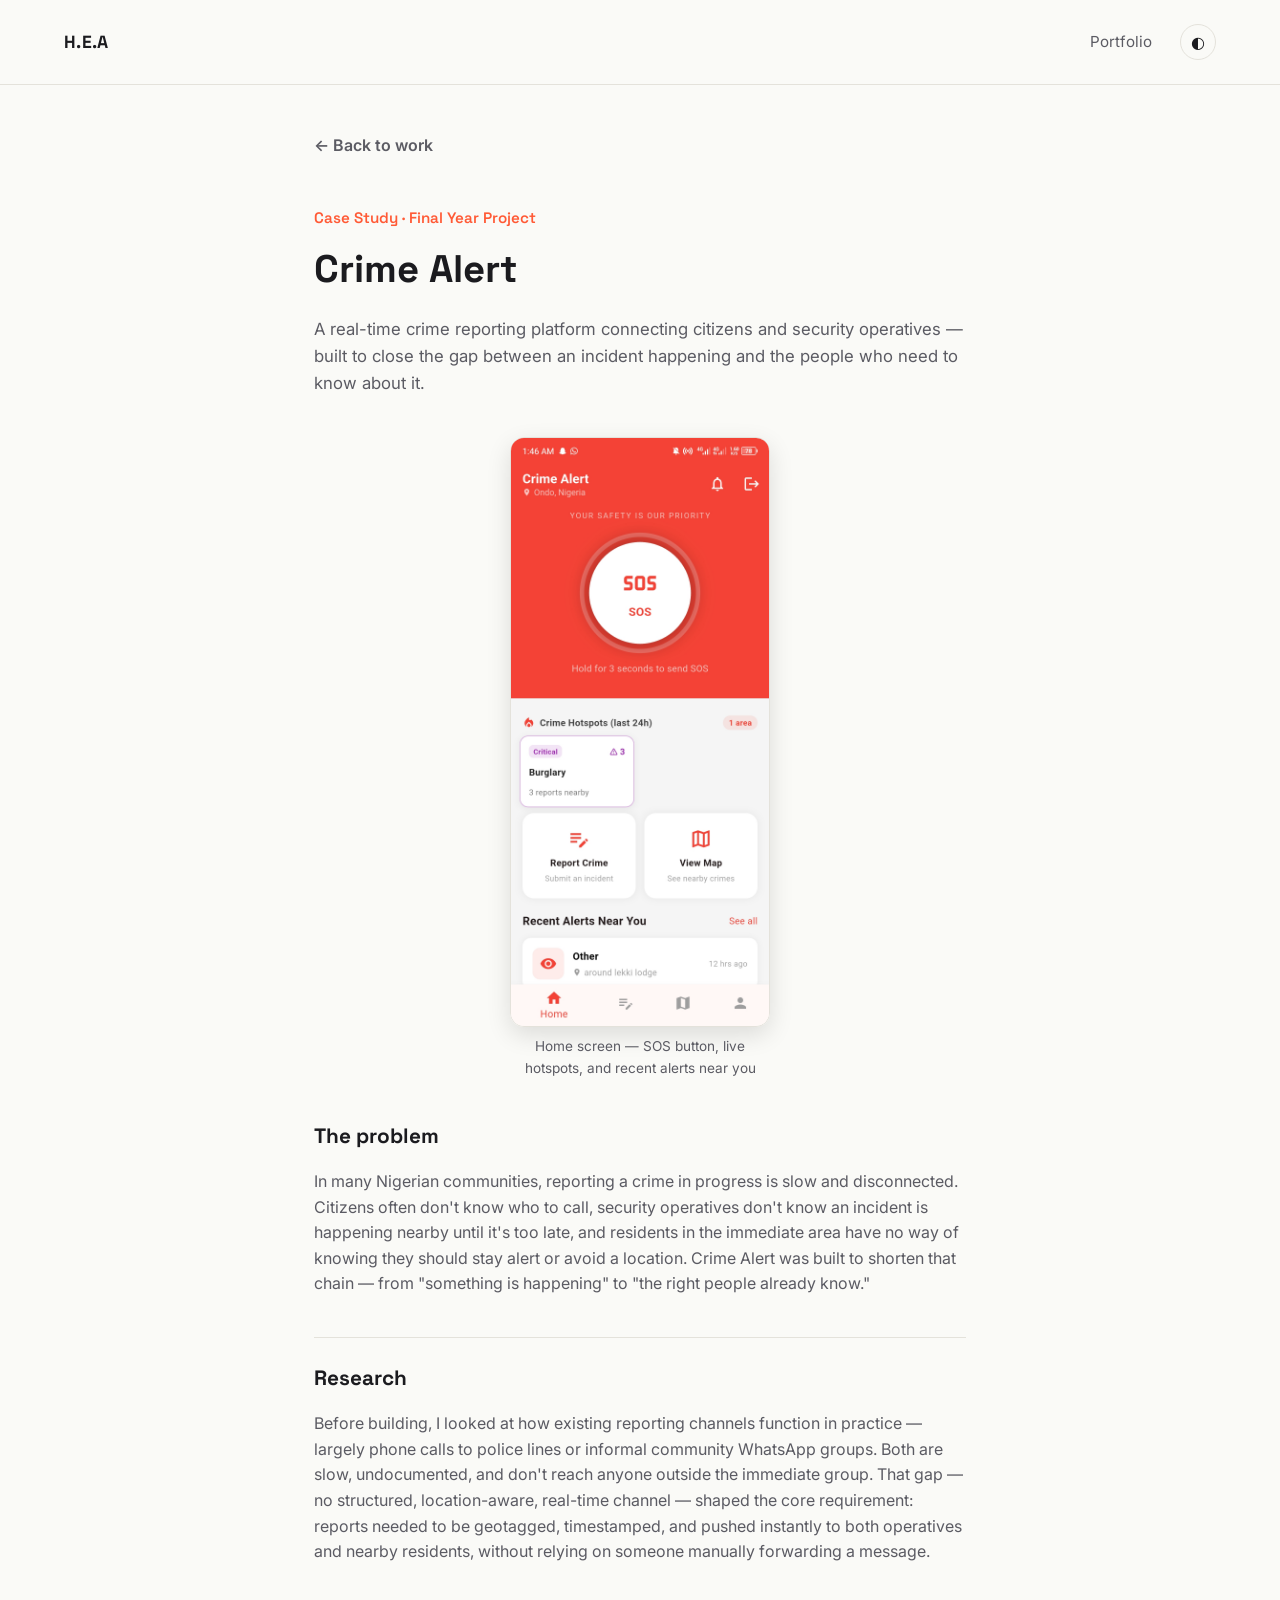
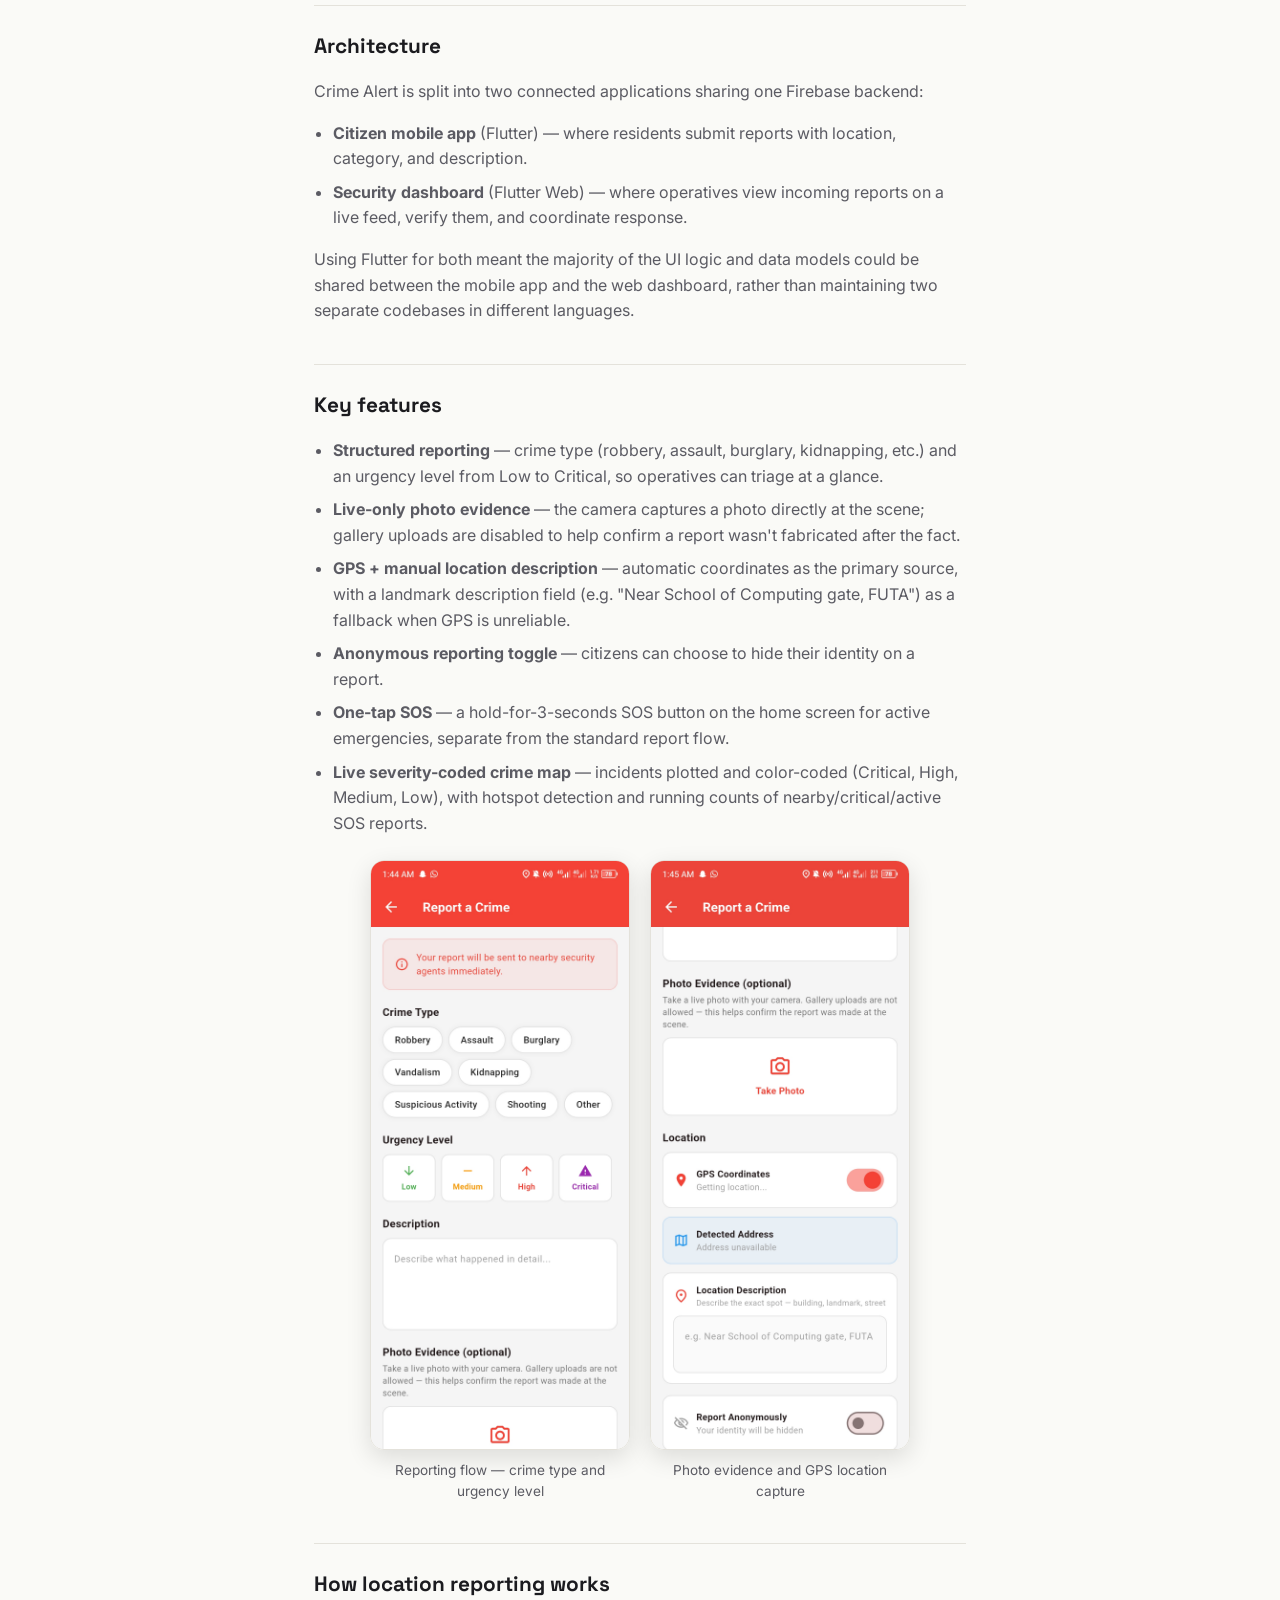
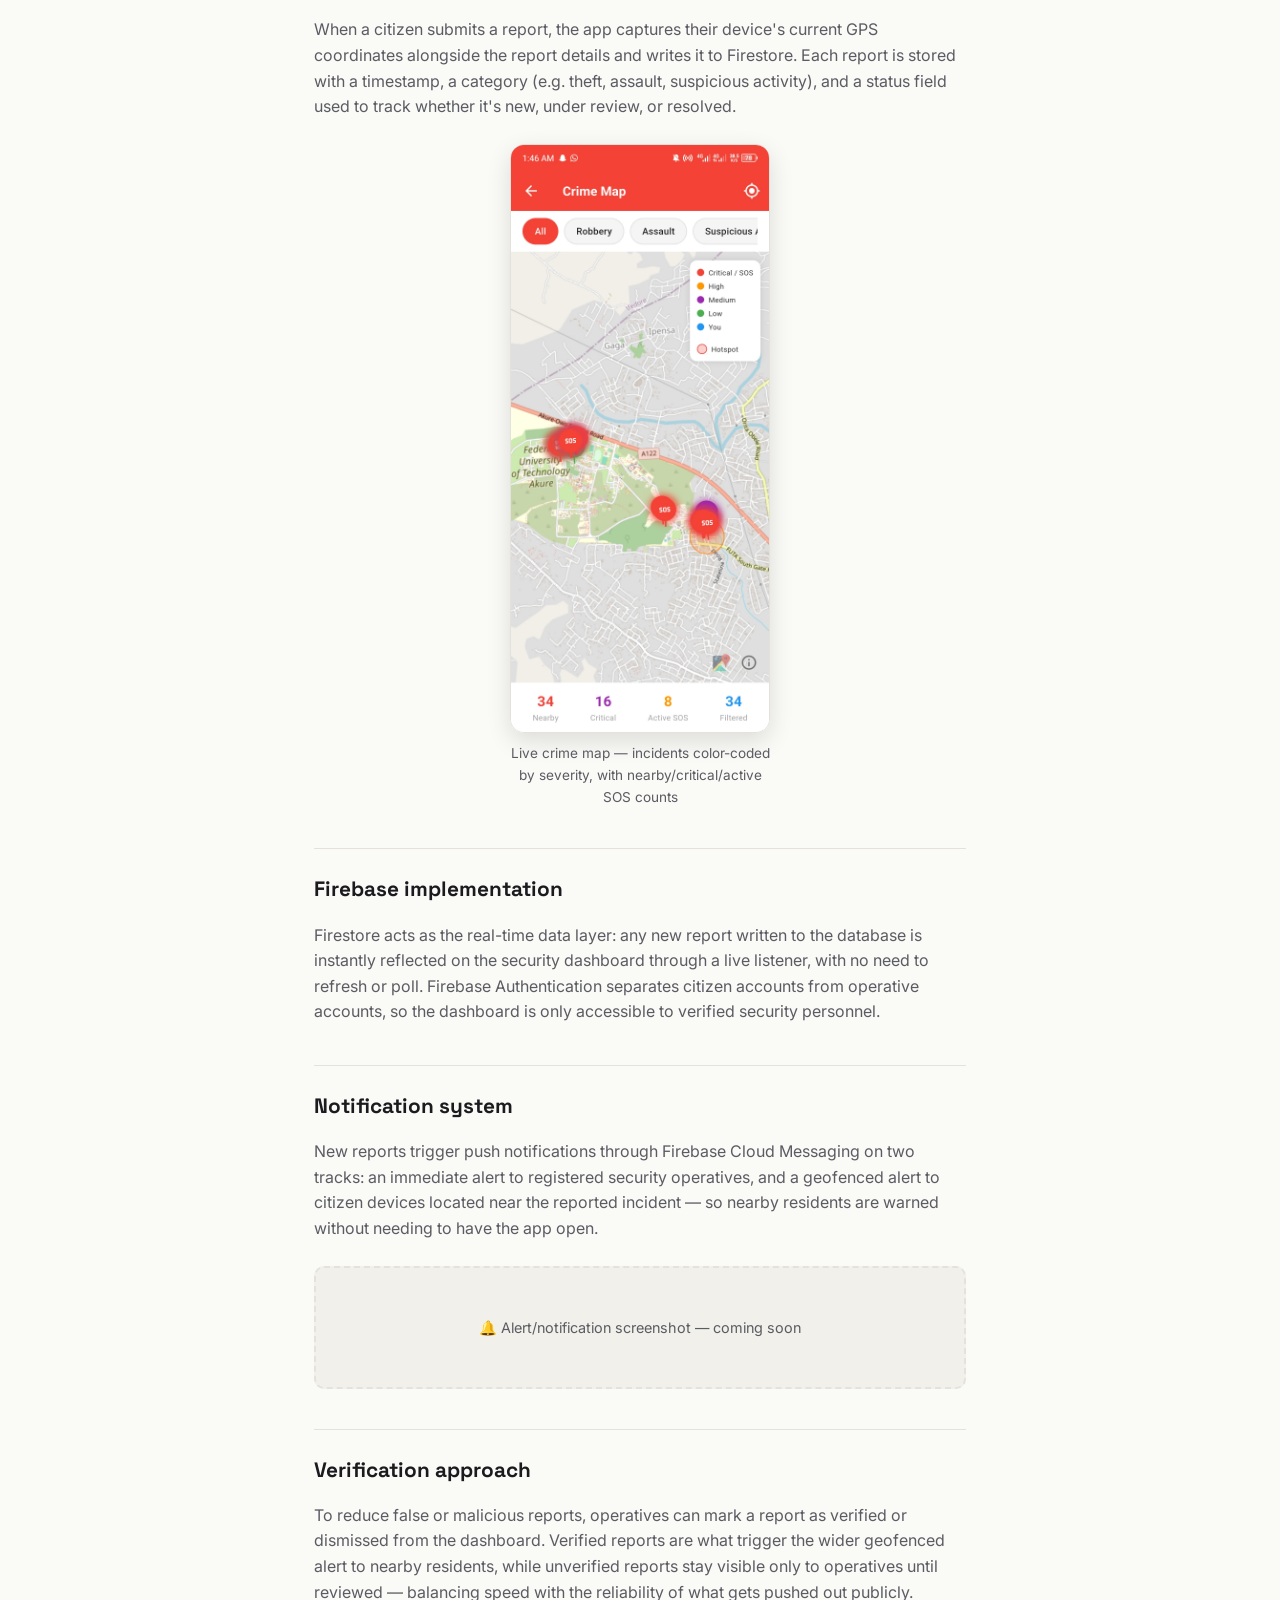
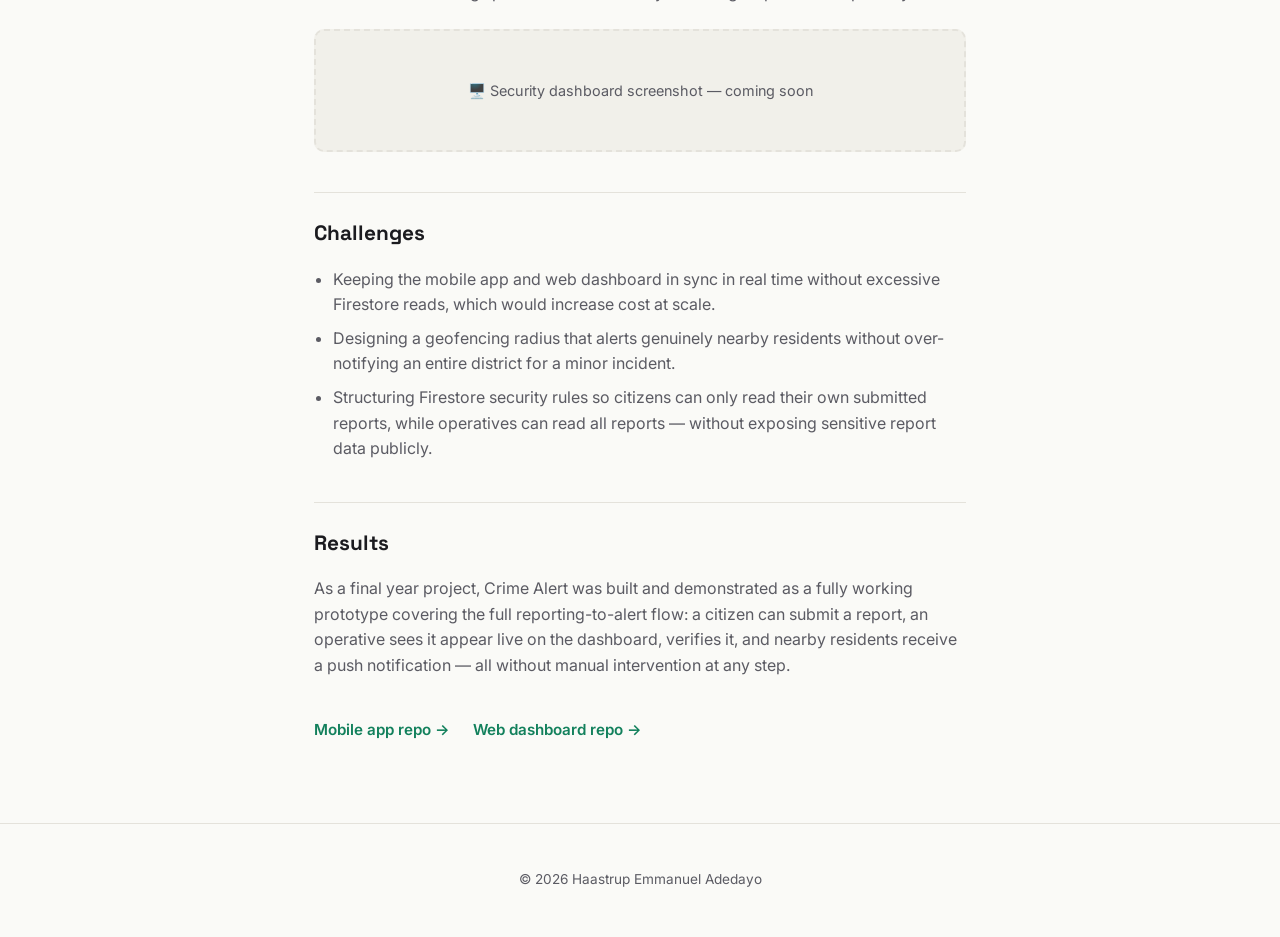
==== crime-alert-case-study.html @ da281fbe "Add Crime Alert case study page with screenshots" ====
<!DOCTYPE html>
<html lang="en">
<head>
<meta charset="UTF-8" />
<meta name="viewport" content="width=device-width, initial-scale=1.0" />
<title>Crime Alert — Case Study | Haastrup Emmanuel Adedayo</title>
<link rel="preconnect" href="https://fonts.googleapis.com">
<link href="https://fonts.googleapis.com/css2?family=Space+Grotesk:wght@400;500;600;700&family=Inter:wght@400;500;600&display=swap" rel="stylesheet">
<link rel="stylesheet" href="style.css" />
<style>
  .case-study { max-width: 780px; margin: 0 auto; padding: 3rem 5vw 5rem; }
  .case-study .back-link { display: inline-block; margin-bottom: 2rem; color: var(--text-muted); text-decoration: none; font-weight: 600; }
  .case-study .eyebrow { color: var(--accent-orange); font-weight: 600; margin-bottom: 0.5rem; }
  .case-study h1 { font-size: clamp(1.8rem, 4vw, 2.4rem); margin: 0 0 1rem; }
  .case-study .subtitle { color: var(--text-muted); font-size: 1.05rem; margin-bottom: 2.5rem; }
  .case-study h2 { font-size: 1.3rem; margin: 2.5rem 0 1rem; padding-top: 1.5rem; border-top: 1px solid var(--border); }
  .case-study h2:first-of-type { border-top: none; padding-top: 0; }
  .case-study p { color: var(--text-muted); margin-bottom: 1rem; }
  .case-study ul { color: var(--text-muted); padding-left: 1.2rem; }
  .case-study li { margin-bottom: 0.5rem; }
  .screenshot-placeholder {
    border: 2px dashed var(--border);
    border-radius: 10px;
    padding: 3rem 1.5rem;
    text-align: center;
    color: var(--text-muted);
    font-size: 0.9rem;
    margin: 1.5rem 0;
    background: var(--surface);
  }
  .screenshot-row {
    display: flex;
    gap: 1.25rem;
    margin: 1.5rem 0;
    flex-wrap: wrap;
    justify-content: center;
  }
  .screenshot-row figure {
    margin: 0;
    max-width: 260px;
    flex: 1 1 220px;
  }
  .screenshot-row img {
    width: 100%;
    border-radius: 14px;
    border: 1px solid var(--border);
    box-shadow: 0 8px 24px rgba(0,0,0,0.12);
    display: block;
  }
  .screenshot-row figcaption {
    text-align: center;
    font-size: 0.85rem;
    color: var(--text-muted);
    margin-top: 0.6rem;
  }
  .screenshot-single {
    max-width: 260px;
    margin: 1.5rem auto;
  }
  .screenshot-single img {
    width: 100%;
    border-radius: 14px;
    border: 1px solid var(--border);
    box-shadow: 0 8px 24px rgba(0,0,0,0.12);
    display: block;
  }
  .screenshot-single figcaption {
    text-align: center;
    font-size: 0.85rem;
    color: var(--text-muted);
    margin-top: 0.6rem;
  }
  .case-study .project-links { display: flex; gap: 1.5rem; flex-wrap: wrap; margin-top: 2.5rem; }
  .case-study .project-links a { text-decoration: none; font-weight: 600; color: var(--accent-teal); }
</style>
</head>
<body>

  <header class="site-header">
    <span class="logo">H.E.A</span>
    <nav>
      <a href="./index.html">Portfolio</a>
      <button id="theme-toggle" aria-label="Toggle dark mode">
        <span class="toggle-icon">◐</span>
      </button>
    </nav>
  </header>

  <main class="case-study">
    <a href="./index.html#work" class="back-link">← Back to work</a>
    <p class="eyebrow">Case Study · Final Year Project</p>
    <h1>Crime Alert</h1>
    <p class="subtitle">
      A real-time crime reporting platform connecting citizens and security
      operatives — built to close the gap between an incident happening and
      the people who need to know about it.
    </p>

    <figure class="screenshot-single">
      <img src="./assets/crime-alert/home-sos.jpg" alt="Crime Alert home screen with SOS button and recent alerts" />
      <figcaption>Home screen — SOS button, live hotspots, and recent alerts near you</figcaption>
    </figure>

    <h2>The problem</h2>
    <p>
      In many Nigerian communities, reporting a crime in progress is slow and
      disconnected. Citizens often don't know who to call, security operatives
      don't know an incident is happening nearby until it's too late, and
      residents in the immediate area have no way of knowing they should stay
      alert or avoid a location. Crime Alert was built to shorten that chain —
      from "something is happening" to "the right people already know."
    </p>

    <h2>Research</h2>
    <p>
      Before building, I looked at how existing reporting channels function in
      practice — largely phone calls to police lines or informal community
      WhatsApp groups. Both are slow, undocumented, and don't reach anyone
      outside the immediate group. That gap — no structured, location-aware,
      real-time channel — shaped the core requirement: reports needed to be
      geotagged, timestamped, and pushed instantly to both operatives and
      nearby residents, without relying on someone manually forwarding a message.
    </p>

    <h2>Architecture</h2>
    <p>
      Crime Alert is split into two connected applications sharing one Firebase
      backend:
    </p>
    <ul>
      <li><strong>Citizen mobile app</strong> (Flutter) — where residents submit reports with location, category, and description.</li>
      <li><strong>Security dashboard</strong> (Flutter Web) — where operatives view incoming reports on a live feed, verify them, and coordinate response.</li>
    </ul>
    <p>
      Using Flutter for both meant the majority of the UI logic and data models
      could be shared between the mobile app and the web dashboard, rather than
      maintaining two separate codebases in different languages.
    </p>

    <h2>Key features</h2>
    <ul>
      <li><strong>Structured reporting</strong> — crime type (robbery, assault, burglary, kidnapping, etc.) and an urgency level from Low to Critical, so operatives can triage at a glance.</li>
      <li><strong>Live-only photo evidence</strong> — the camera captures a photo directly at the scene; gallery uploads are disabled to help confirm a report wasn't fabricated after the fact.</li>
      <li><strong>GPS + manual location description</strong> — automatic coordinates as the primary source, with a landmark description field (e.g. "Near School of Computing gate, FUTA") as a fallback when GPS is unreliable.</li>
      <li><strong>Anonymous reporting toggle</strong> — citizens can choose to hide their identity on a report.</li>
      <li><strong>One-tap SOS</strong> — a hold-for-3-seconds SOS button on the home screen for active emergencies, separate from the standard report flow.</li>
      <li><strong>Live severity-coded crime map</strong> — incidents plotted and color-coded (Critical, High, Medium, Low), with hotspot detection and running counts of nearby/critical/active SOS reports.</li>
    </ul>

    <div class="screenshot-row">
      <figure>
        <img src="./assets/crime-alert/report-crime-form.jpg" alt="Report a Crime form showing crime type and urgency level" />
        <figcaption>Reporting flow — crime type and urgency level</figcaption>
      </figure>
      <figure>
        <img src="./assets/crime-alert/report-location-photo.jpg" alt="Report a Crime screen showing photo evidence and GPS location capture" />
        <figcaption>Photo evidence and GPS location capture</figcaption>
      </figure>
    </div>

    <h2>How location reporting works</h2>
    <p>
      When a citizen submits a report, the app captures their device's current
      GPS coordinates alongside the report details and writes it to Firestore.
      Each report is stored with a timestamp, a category (e.g. theft, assault,
      suspicious activity), and a status field used to track whether it's new,
      under review, or resolved.
    </p>

    <figure class="screenshot-single">
      <img src="./assets/crime-alert/crime-map.jpg" alt="Crime Map screen showing nearby incidents color-coded by severity" />
      <figcaption>Live crime map — incidents color-coded by severity, with nearby/critical/active SOS counts</figcaption>
    </figure>

    <h2>Firebase implementation</h2>
    <p>
      Firestore acts as the real-time data layer: any new report written to the
      database is instantly reflected on the security dashboard through a live
      listener, with no need to refresh or poll. Firebase Authentication
      separates citizen accounts from operative accounts, so the dashboard is
      only accessible to verified security personnel.
    </p>

    <h2>Notification system</h2>
    <p>
      New reports trigger push notifications through Firebase Cloud Messaging
      on two tracks: an immediate alert to registered security operatives, and
      a geofenced alert to citizen devices located near the reported incident —
      so nearby residents are warned without needing to have the app open.
    </p>

    <div class="screenshot-placeholder">🔔 Alert/notification screenshot — coming soon</div>

    <h2>Verification approach</h2>
    <p>
      To reduce false or malicious reports, operatives can mark a report as
      verified or dismissed from the dashboard. Verified reports are what
      trigger the wider geofenced alert to nearby residents, while unverified
      reports stay visible only to operatives until reviewed — balancing speed
      with the reliability of what gets pushed out publicly.
    </p>

    <div class="screenshot-placeholder">🖥️ Security dashboard screenshot — coming soon</div>

    <h2>Challenges</h2>
    <ul>
      <li>Keeping the mobile app and web dashboard in sync in real time without excessive Firestore reads, which would increase cost at scale.</li>
      <li>Designing a geofencing radius that alerts genuinely nearby residents without over-notifying an entire district for a minor incident.</li>
      <li>Structuring Firestore security rules so citizens can only read their own submitted reports, while operatives can read all reports — without exposing sensitive report data publicly.</li>
    </ul>

    <h2>Results</h2>
    <p>
      As a final year project, Crime Alert was built and demonstrated as a
      fully working prototype covering the full reporting-to-alert flow: a
      citizen can submit a report, an operative sees it appear live on the
      dashboard, verifies it, and nearby residents receive a push notification
      — all without manual intervention at any step.
    </p>

    <div class="project-links">
      <a href="https://github.com/HaastrupEmmanuel01/crime-alert-app" target="_blank" rel="noopener">Mobile app repo →</a>
      <a href="https://github.com/HaastrupEmmanuel01/crime-alert-dashboard" target="_blank" rel="noopener">Web dashboard repo →</a>
    </div>
  </main>

  <footer>
    <p>© 2026 Haastrup Emmanuel Adedayo</p>
  </footer>

  <script src="script.js"></script>
</body>
</html>
---- style.css ----
/* ---------- Theme tokens ---------- */
:root {
  --bg: #FAFAF7;
  --text: #1B1B1F;
  --text-muted: #5B5B63;
  --border: #E4E2DB;
  --accent-orange: #FF5A36;
  --accent-teal: #12805C;
  --surface: #F1F0EA;
}

html[data-theme="dark"] {
  --bg: #14151A;
  --text: #EDEDE8;
  --text-muted: #A0A0A8;
  --border: #2A2B32;
  --accent-orange: #FF7A5C;
  --accent-teal: #2EC28E;
  --surface: #1D1E24;
}

* { box-sizing: border-box; }

body {
  margin: 0;
  background: var(--bg);
  color: var(--text);
  font-family: 'Inter', sans-serif;
  line-height: 1.6;
  transition: background 0.2s ease, color 0.2s ease;
}

h1, h2, h3, .logo, .eyebrow {
  font-family: 'Space Grotesk', sans-serif;
}

a {
  color: var(--text);
}

/* ---------- Header ---------- */
.site-header {
  display: flex;
  justify-content: space-between;
  align-items: center;
  padding: 1.5rem 5vw;
  border-bottom: 1px solid var(--border);
}

.logo {
  font-weight: 700;
  font-size: 1.1rem;
  letter-spacing: 0.02em;
}

.site-header nav {
  display: flex;
  align-items: center;
  gap: 1.75rem;
}

.site-header nav a {
  text-decoration: none;
  font-size: 0.95rem;
  color: var(--text-muted);
}

.site-header nav a:hover {
  color: var(--text);
}

#theme-toggle {
  background: none;
  border: 1px solid var(--border);
  border-radius: 50%;
  width: 36px;
  height: 36px;
  cursor: pointer;
  font-size: 1rem;
  color: var(--text);
  display: flex;
  align-items: center;
  justify-content: center;
}

/* ---------- Hero ---------- */
.hero {
  display: flex;
  justify-content: space-between;
  align-items: center;
  gap: 3rem;
  padding: 6rem 5vw 5rem;
  max-width: 1200px;
  margin: 0 auto;
}

.hero-text {
  max-width: 560px;
}

.eyebrow {
  color: var(--accent-orange);
  font-weight: 600;
  font-size: 0.95rem;
  margin-bottom: 0.5rem;
}

.hero h1 {
  font-size: clamp(2.2rem, 5vw, 3.4rem);
  line-height: 1.1;
  margin: 0 0 1.25rem;
}

.hero-desc {
  color: var(--text-muted);
  font-size: 1.05rem;
  max-width: 480px;
}

.hero-links {
  display: flex;
  gap: 1rem;
  margin-top: 2rem;
}

.btn-primary, .btn-ghost {
  padding: 0.75rem 1.5rem;
  border-radius: 6px;
  text-decoration: none;
  font-weight: 600;
  font-size: 0.95rem;
}

.btn-primary {
  background: var(--accent-orange);
  color: #FAFAF7;
}

.btn-ghost {
  border: 1px solid var(--border);
  color: var(--text);
}

.hero-mark {
  flex-shrink: 0;
  display: flex;
  align-items: center;
  justify-content: center;
}

.mark-shape {
  width: 180px;
  height: 180px;
  border-radius: 50% 50% 50% 0;
  background: linear-gradient(135deg, var(--accent-orange), var(--accent-teal));
}

/* ---------- Work / Projects ---------- */
.work {
  padding: 2rem 5vw 4rem;
  max-width: 1200px;
  margin: 0 auto;
}

.work h2, .about h2, .contact h2 {
  font-size: 1.6rem;
  margin-bottom: 2rem;
}

.project {
  padding: 2rem 0;
  border-top: 1px solid var(--border);
}

.project:last-child {
  border-bottom: 1px solid var(--border);
}

.project-head {
  display: flex;
  align-items: baseline;
  gap: 1rem;
  flex-wrap: wrap;
}

.project-head h3 {
  font-size: 1.4rem;
  margin: 0;
}

.project-year {
  color: var(--text-muted);
  font-size: 0.9rem;
}

.project-desc {
  color: var(--text-muted);
  max-width: 680px;
  margin: 0.75rem 0 1rem;
}

.tags {
  list-style: none;
  display: flex;
  flex-wrap: wrap;
  gap: 0.5rem;
  padding: 0;
  margin: 0 0 1rem;
}

.tags li {
  background: var(--surface);
  border: 1px solid var(--border);
  border-radius: 4px;
  padding: 0.25rem 0.65rem;
  font-size: 0.85rem;
  color: var(--text-muted);
}

.project-links {
  display: flex;
  gap: 1.5rem;
  flex-wrap: wrap;
}

.project-links a {
  text-decoration: none;
  font-weight: 600;
  color: var(--accent-teal);
  font-size: 0.95rem;
}

.project-upcoming {
  opacity: 0.7;
}

/* ---------- Skills ---------- */
.skills {
  padding: 2rem 5vw 4rem;
  max-width: 1200px;
  margin: 0 auto;
}

.skills h2 {
  font-size: 1.6rem;
  margin-bottom: 2rem;
}

.skills-grid {
  display: grid;
  grid-template-columns: repeat(auto-fit, minmax(200px, 1fr));
  gap: 2rem;
}

.skills-group h3 {
  font-size: 1rem;
  color: var(--accent-teal);
  margin: 0 0 0.75rem;
}

/* ---------- About ---------- */
.about {
  padding: 2rem 5vw 4rem;
  max-width: 700px;
  margin: 0 auto;
}

.about p {
  color: var(--text-muted);
}

.about p + p {
  margin-top: 1rem;
}

/* ---------- Contact ---------- */
.contact {
  padding: 2rem 5vw 5rem;
  max-width: 700px;
  margin: 0 auto;
}

.contact p {
  color: var(--text-muted);
  margin-bottom: 1.5rem;
}

.contact-links {
  display: flex;
  gap: 1rem;
  flex-wrap: wrap;
}

.contact-links .btn-primary,
.contact-links .btn-ghost {
  text-decoration: none;
}

/* ---------- Footer ---------- */
footer {
  text-align: center;
  padding: 2rem;
  color: var(--text-muted);
  font-size: 0.85rem;
  border-top: 1px solid var(--border);
}

/* ---------- Responsive ---------- */
@media (max-width: 720px) {
  .hero {
    flex-direction: column;
    text-align: left;
    padding-top: 4rem;
  }
  .hero-mark {
    order: -1;
  }
  .mark-shape {
    width: 120px;
    height: 120px;
  }
  .site-header nav {
    gap: 1rem;
  }
  .site-header nav a {
    display: none;
  }
}
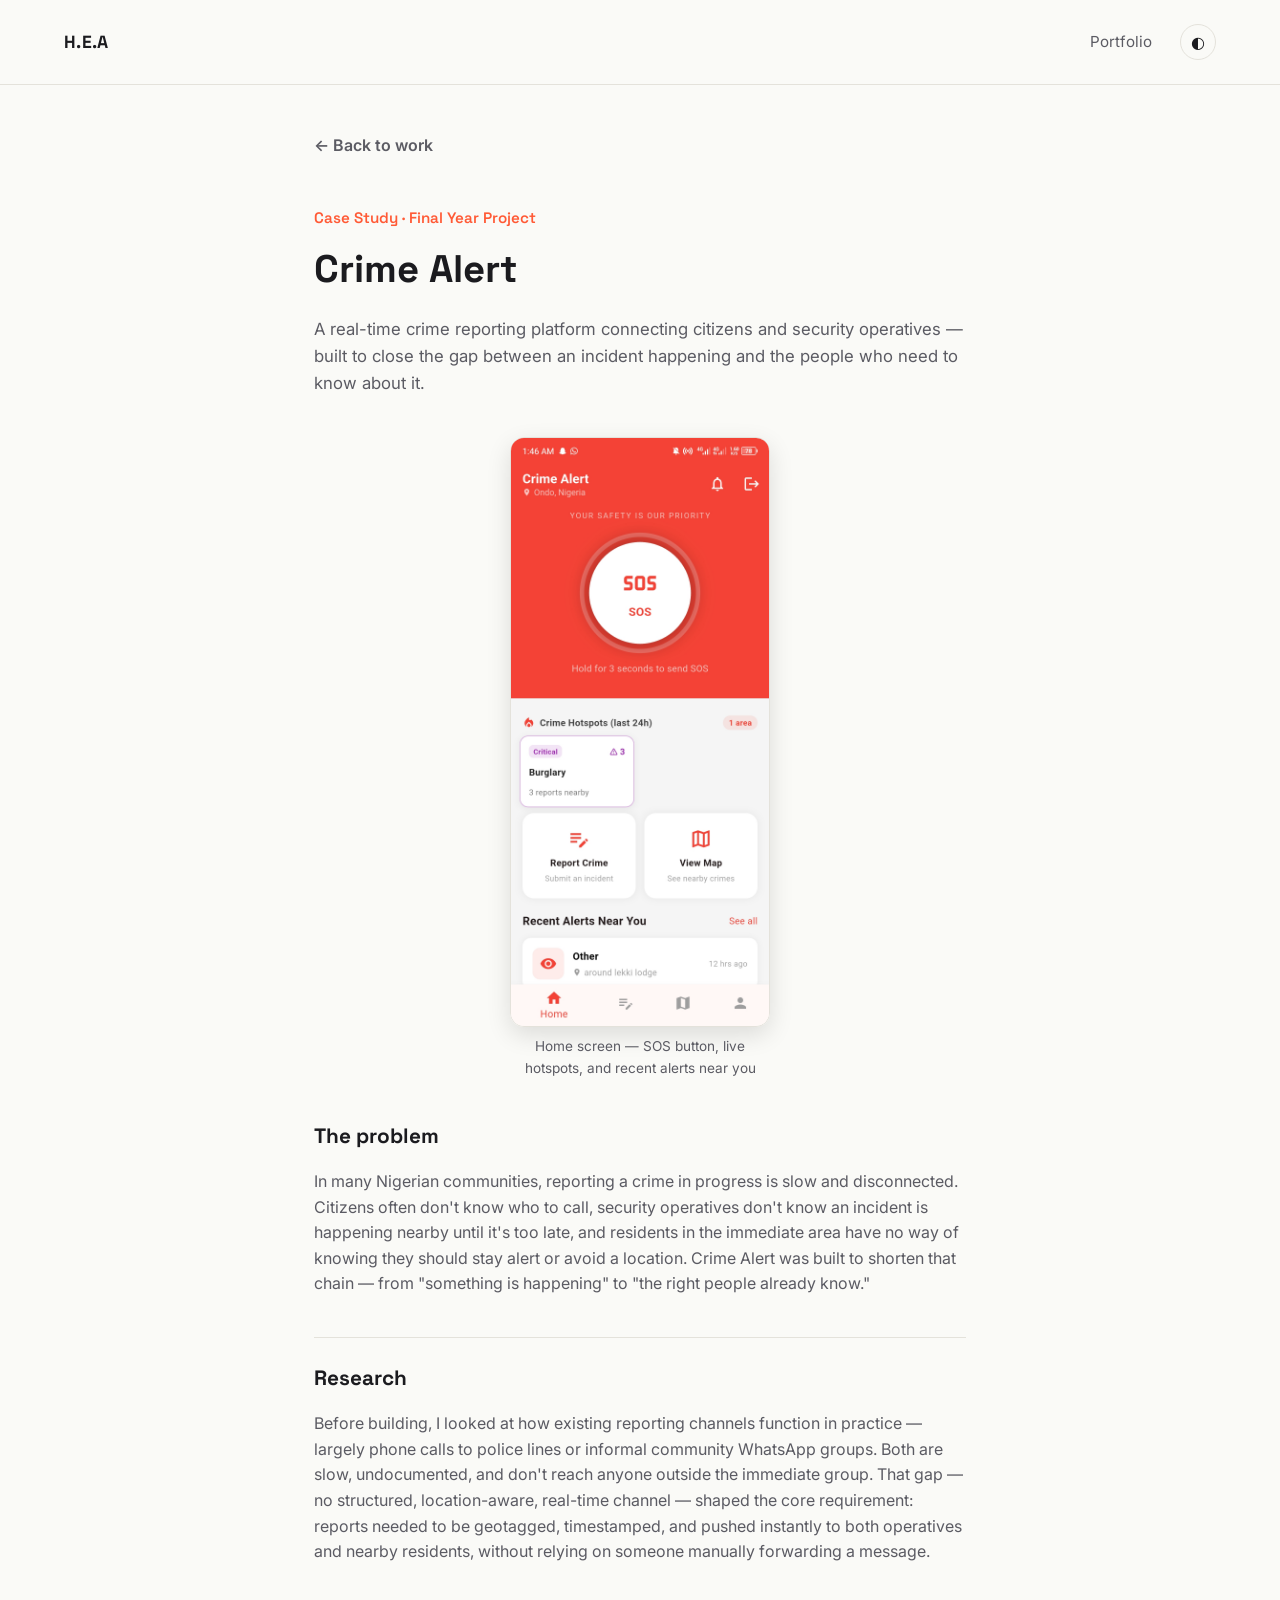
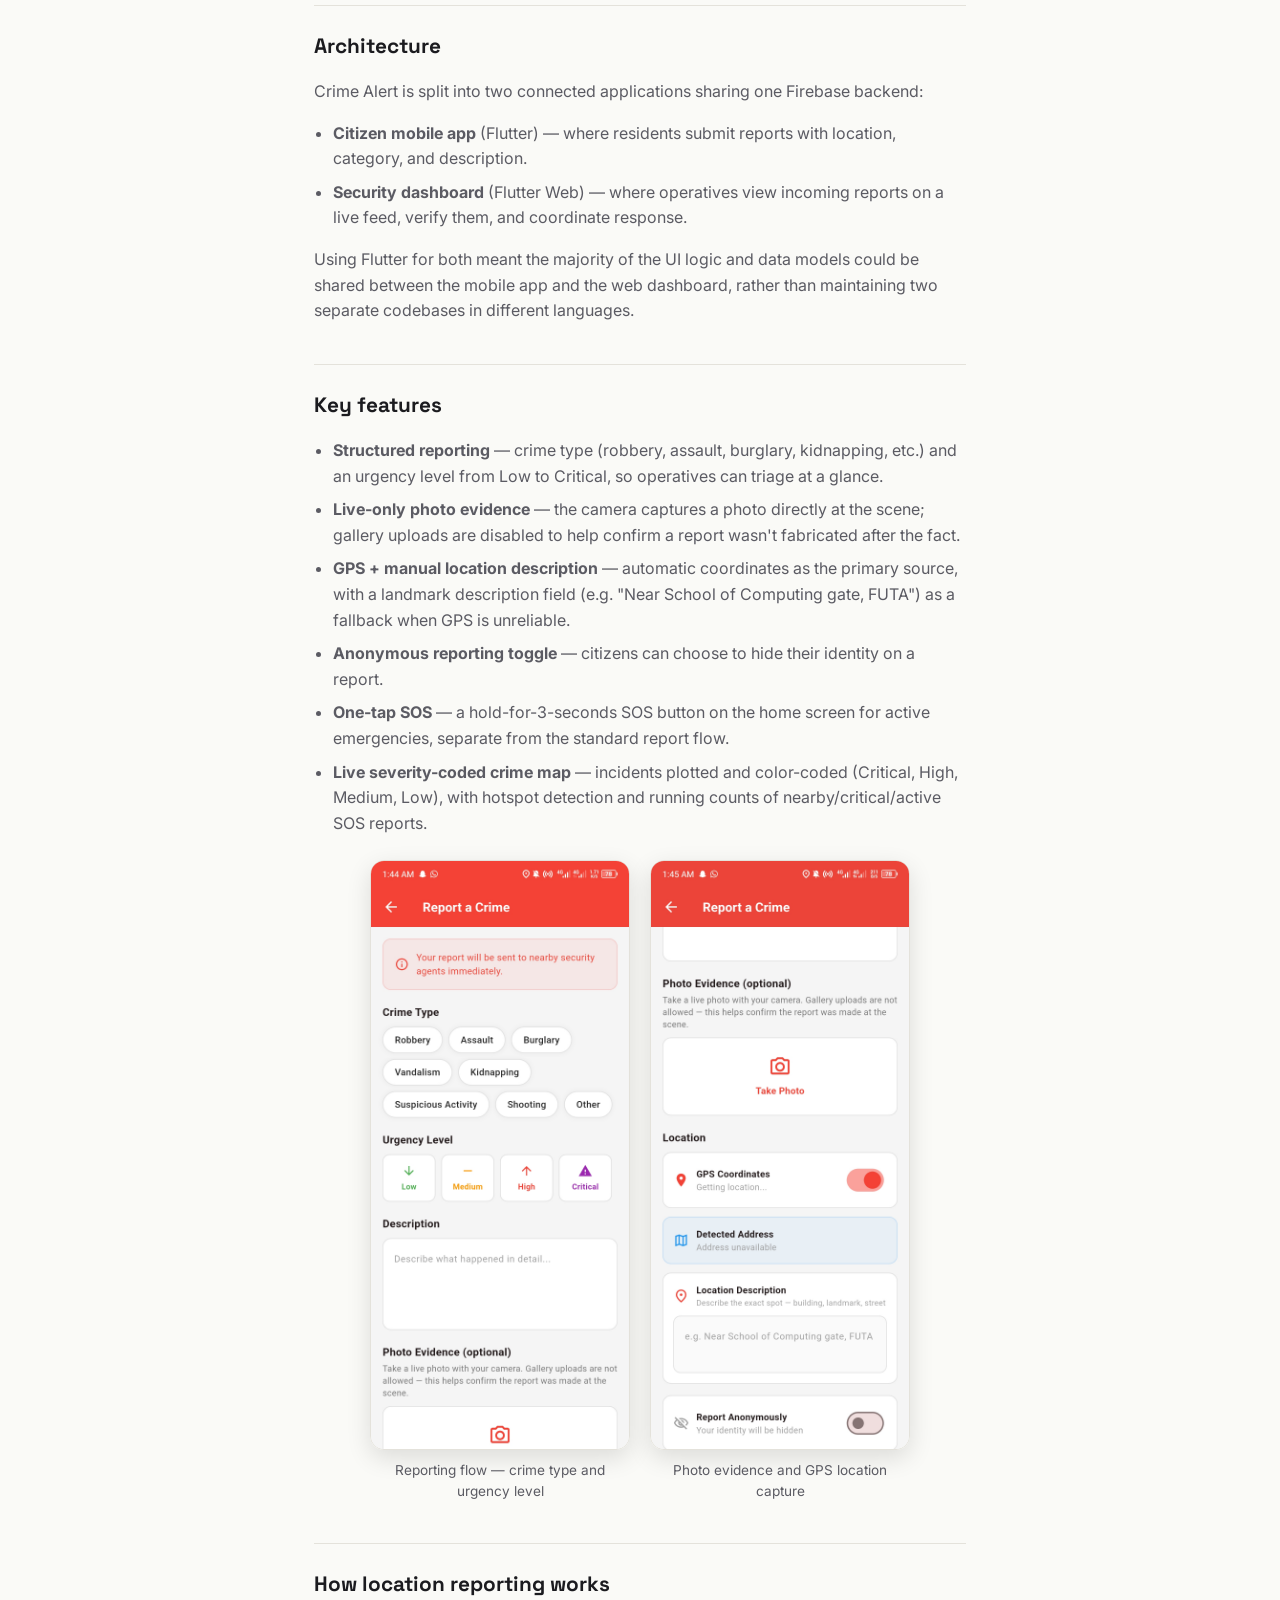
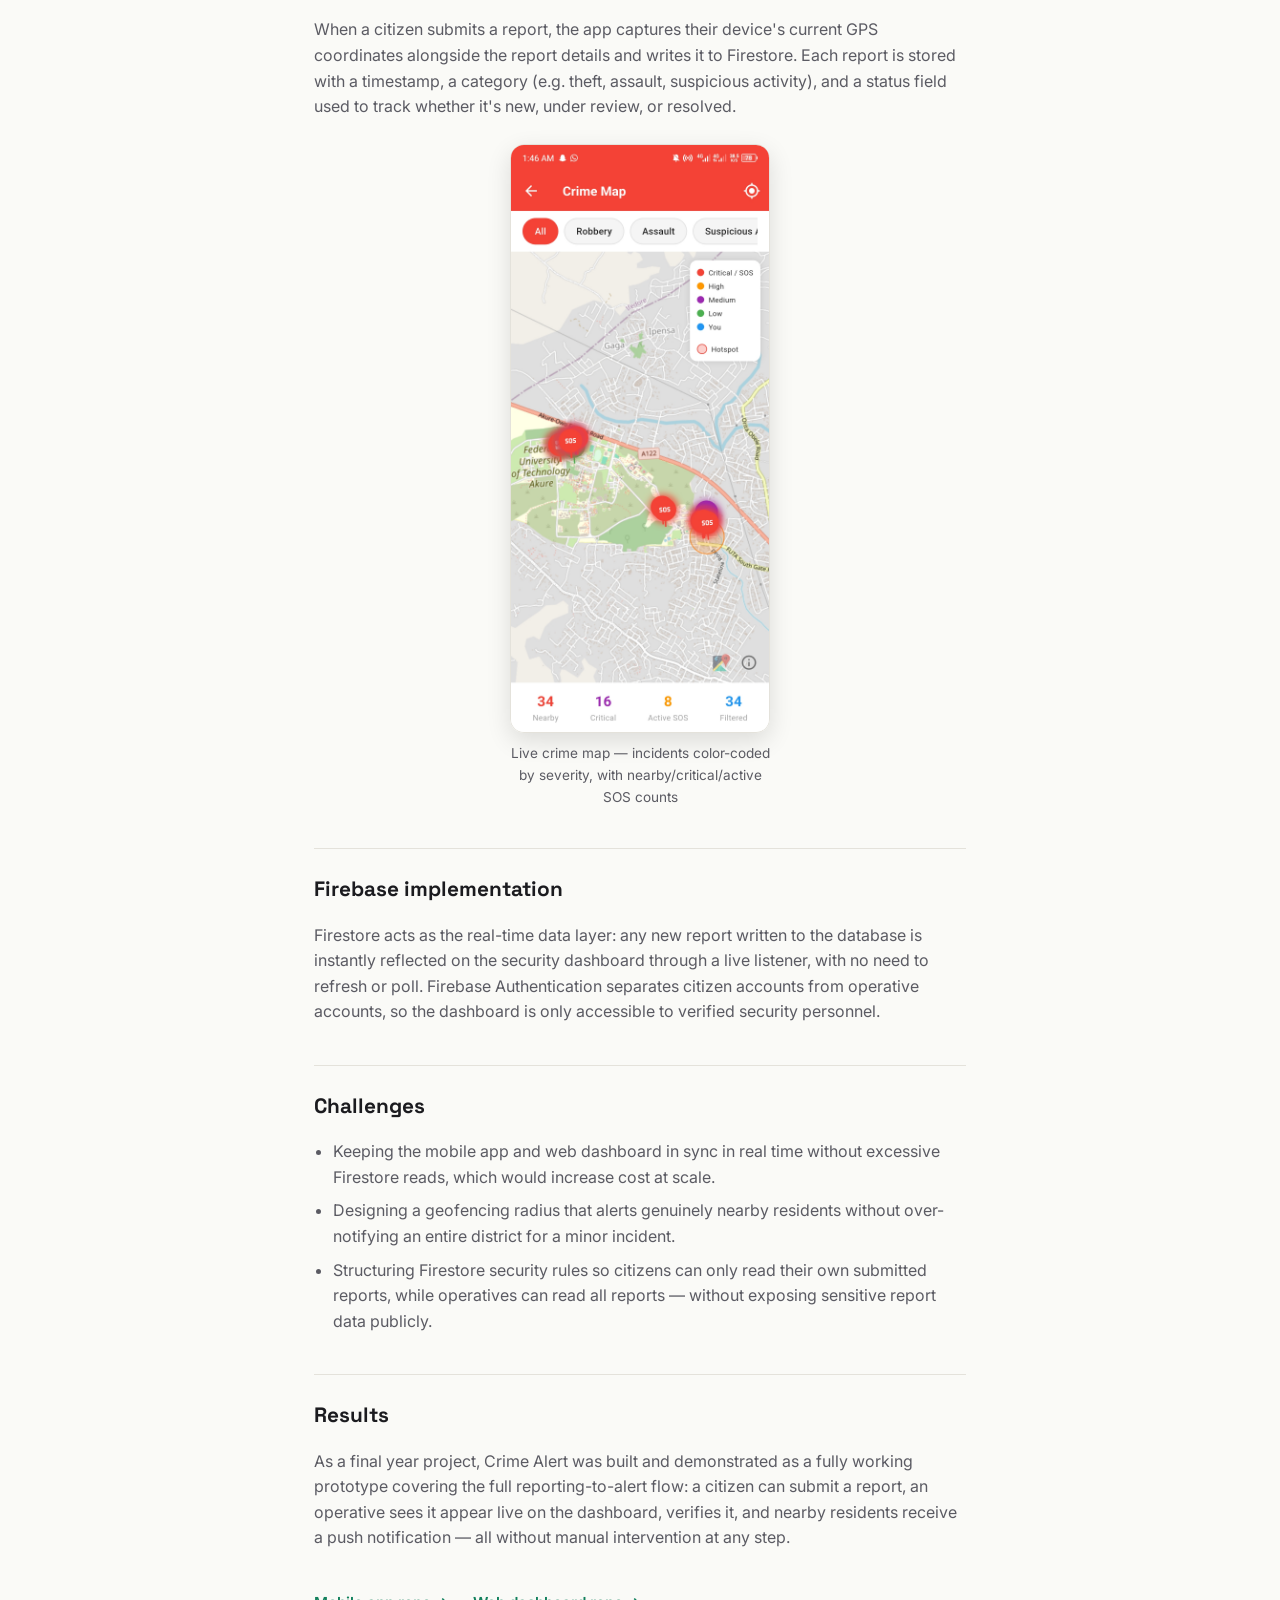
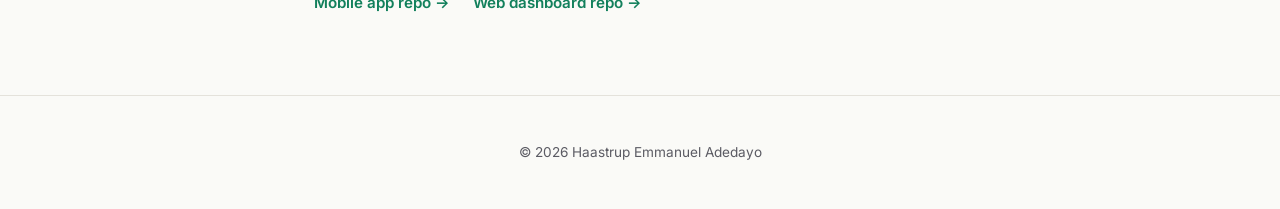
==== commit 00ef7645: ".." ====
--- a/crime-alert-case-study.html
+++ b/crime-alert-case-study.html
@@ -181,27 +181,6 @@
       only accessible to verified security personnel.
     </p>
 
-    <h2>Notification system</h2>
-    <p>
-      New reports trigger push notifications through Firebase Cloud Messaging
-      on two tracks: an immediate alert to registered security operatives, and
-      a geofenced alert to citizen devices located near the reported incident —
-      so nearby residents are warned without needing to have the app open.
-    </p>
-
-    <div class="screenshot-placeholder">🔔 Alert/notification screenshot — coming soon</div>
-
-    <h2>Verification approach</h2>
-    <p>
-      To reduce false or malicious reports, operatives can mark a report as
-      verified or dismissed from the dashboard. Verified reports are what
-      trigger the wider geofenced alert to nearby residents, while unverified
-      reports stay visible only to operatives until reviewed — balancing speed
-      with the reliability of what gets pushed out publicly.
-    </p>
-
-    <div class="screenshot-placeholder">🖥️ Security dashboard screenshot — coming soon</div>
-
     <h2>Challenges</h2>
     <ul>
       <li>Keeping the mobile app and web dashboard in sync in real time without excessive Firestore reads, which would increase cost at scale.</li>
